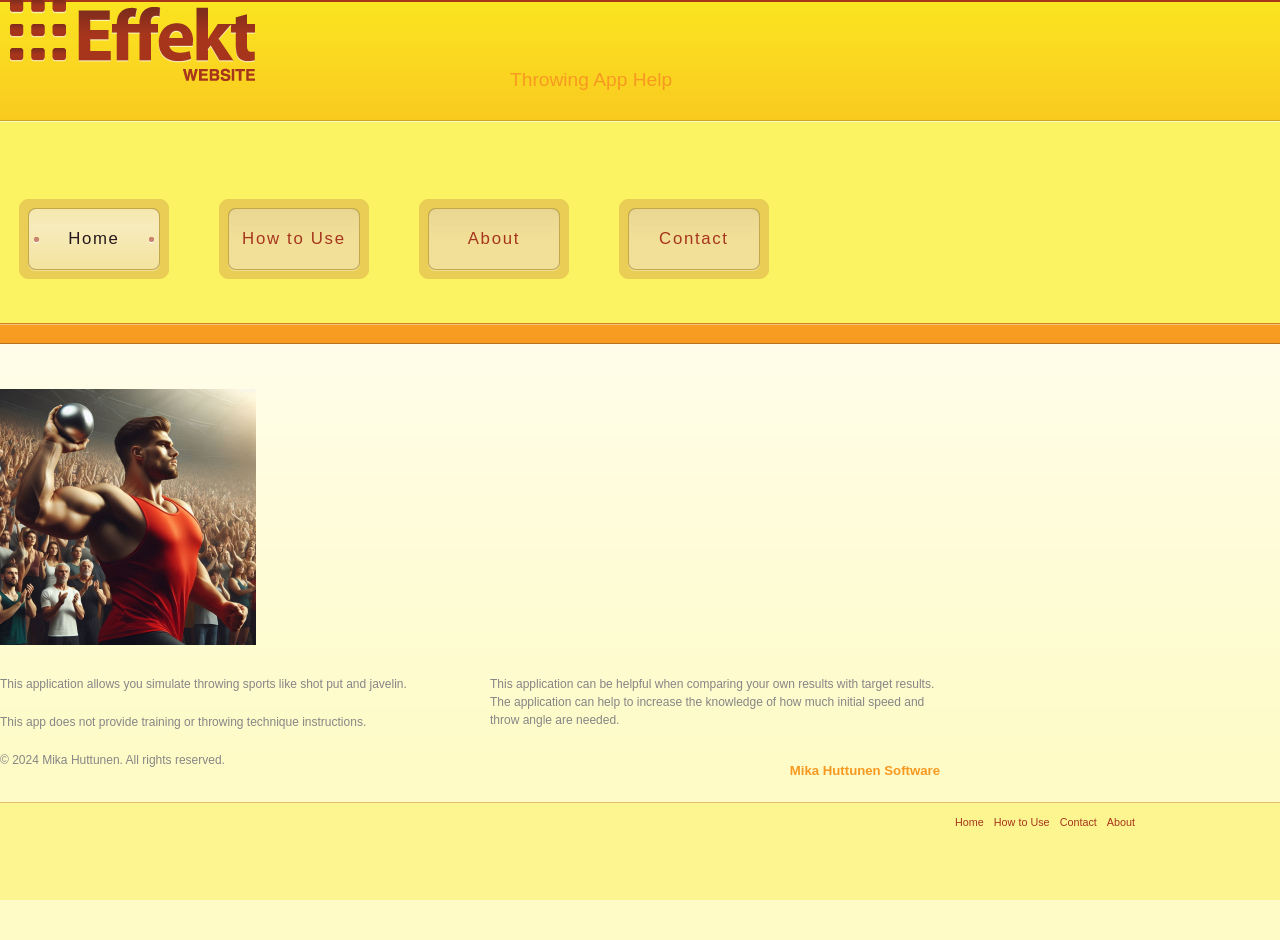
==== Help/index.html @ 58bcf457 "Add full source code, help files, data and .gitignore" ====
<!DOCTYPE html>
<html>
<head>
	<meta charset="utf-8">
    <meta name="Description" content="Effekt Theme">
    <meta name="author" content="CoffeeCup Software, Inc.">
    <meta name="Copyright" content="Copyright (c) 2011 CoffeeCup, all rights reserved.">
    <title>Effekt Theme - Home</title>
    <link rel="stylesheet" href="stylesheets/default.css" />
    <!--[if IE]>
    <script src="http://html5shim.googlecode.com/svn/trunk/html5.js"></script>
    <![endif]-->
	<style>
	body {
            margin: 0;
            padding: 0;
            min-height: 100vh;
            display: flex;
            flex-direction: column;
        }
        .content {
            flex: 1;
        }
	footer {
            position: fixed;
            bottom: 0;
            width: 100%;
            background-color: #f1f1f1;
            text-align: center;
            padding: 10px;
        }
	</style>
</head>
<body>
    <section id="mainRight" class="clear">
        <header>
            <h1><span>Throwing App Help</span></h1>
        </header>
        <nav>
            <ul style="list-style-type: disc; padding-left:5mm; display: flex;">
                <li style="display:inline"><a href="index.html" class="selected">Home</a></li>
                <li style="display:inline"><a href="services.html">How to Use</a></li>
                <li style="display:inline"><a href="about.html">About</a></li>
                <li style="display:inline"><a href="contact.html">Contact</a></li>
            </ul>
        </nav>
		<img src="images/ShotPutterInArenaDALL_E.png" width="256" height="256" alt="" border="0">
        <section class="columns clear">
            <div class="colLeft">
                <p>This application allows you simulate throwing sports 
				   like shot put and javelin.</p>
                <p>This app does not provide training or throwing technique instructions.</p>   
				<p>&copy; 2024 Mika Huttunen. All rights reserved.</p>             
            </div>
            <div class="colRight">
                <p>This application can be helpful when comparing your own results with target results. 
				   The application can help to increase the knowledge of how much initial speed and throw 
				   angle are needed.</p>   
				<p>  <h5 id="signature">Mika Huttunen Software</h5> </p>           
            </div>
			
        </section>
        <!-- end columns -->
		
       
        <footer>
            
            <ul style="list-style-type: disc; padding-left:5mm; display: flex;">
                <li style="display:inline"><a href="index.html">Home</a></li>
                <li style="display:inline"><a href="services.html">How to Use</a></li>
				<li style="display:inline"><a href="contact.html">Contact</a></li>
                <li style="display:inline"><a href="about.html">About</a></li>                
            </ul>
        </footer>
    </section>
    <!-- end mainRight -->
    <div id="logoTxt">
        <h1><span></span></h1>
        <h2><span></span></h2>
    </div>
</body>
</html>
---- Help/stylesheets/default.css ----
/* Copyright (c) 2010 CoffeeCup, All rights reserved - http://www.coffeecup.com/
----------------------------------------------------------------------------------------------------*/

/* Reset v1.0 | 20080212 - http://meyerweb.com/eric/tools/css/reset/
----------------------------------------------------------------------------------------------------*/

html, body, div, span, applet, object, iframe,
h1, h2, h3, h4, h5, h6, p, blockquote, pre,
a, abbr, acronym, address, big, cite, code,
del, dfn, em, font, img, ins, kbd, q, s, samp,
small, strike, strong, sub, sup, tt, var,
b, u, i, center,
dl, dt, dd, ol, ul, li,
fieldset, form, label, legend,
table, caption, tbody, tfoot, thead, tr, th, td {
	margin: 0;
	padding: 0;
	border: 0;
	outline: 0;
	font-size: 100%;
	vertical-align: baseline;
	background: transparent;
}

body {
	line-height: 1;
}

ol, ul {
	list-style: none;
}

blockquote, q {
	quotes: none;
}

blockquote:before, blockquote:after,
q:before, q:after {
	content: '';
	content: none;
}

/* remember to define focus styles! */
:focus {
	outline: 0;
}

/* remember to highlight inserts somehow! */
ins {
	text-decoration: none;
}

del {
	text-decoration: line-through;
}

/* tables still need 'cellspacing="0"' in the markup */
table {
	border-collapse: collapse;
	border-spacing: 0;
}

/* Reset for HTML 5 Elements
----------------------------------------------------------------------------------------------------*/

/* tells browsers that don't read html 5 tags to render like divs */
header, footer, aside, nav, article, section {
	display: block;
	margin: 0;
	padding: 0;
}

/* clears containers with floated elements, no need for extra markup! */
.clear:after {
    content: ".";
    display: block;
    height: 0;
    clear: both;
    visibility: hidden;
}

/* Type
----------------------------------------------------------------------------------------------------*/

html {
	font-size: 16px;
}

body {
	color: #333;
	font: 75%/1.5em Helvetica, Arial, sans-serif;
}

h1, h2, h3, h4, h5, h6 {
	color: #f79921;
	font: 1.9em/1em Helvetica, Arial, sans-serif;
}

h1 {

}

h2 {
	color: #a6351c;
    font-size: 2em;
	font-weight: bold;
}

h3 {
	color: #E3CF9C;
	font-size: 2em;
	font-weight: bold;
}

h4 {
	font-size: 1.35em;
    color: #B2B285;
}

h5 {
	font-size: 1.1em;
	font-weight: bold;
}

h6 {
	font-size: 1em;
	font-weight: bold;
}

p {
	color: #868686;
	font-family: Helvetica, Arial, sans-serif;
	font-size: 1em;
	line-height: 1.5em;
	text-align: left;
}

ul {
	list-style: disc;
	color: #a6351c;
	font-size: 1.0em;
	font-weight: normal;
	line-height: 1.3em;
}

ol, ol.lowerRoman, ol.upperAlpha {
	list-style: decimal;
	color: #a6351c;
	font-size: 1.0em;
	font-weight: normal;
	line-height: 1.3em;
}

ol.lowerRoman {
	list-style: lower-roman;
}

ol.upperAlpha {
	list-style: upper-alpha;
}

strong, b, .b {
	color: #6F856C !important;
	font-weight: bold;
}

a {
	color: #a6351c;
	text-decoration: none;
}

/*a:link {
	color: #a6351c;
	outline: none;
	text-decoration: none;
}

a:visited {
	color: #a6351c;
	outline: none;
	text-decoration: none;
}*/

a:hover {
	color: #c17260;
	text-decoration: underline;
}

a:active {
	color: #a6351c;
	outline: none;
	text-decoration: none;
}

a:focus {
	outline: 1px dotted;
}

.more {
	text-decoration: underline !important;
}

/* Spacing
----------------------------------------------------------------------------------------------------*/



h1, h2, h3, h4, h5, h6 {
	padding-bottom: 3px !important;
}

hr {
	border: 0 #ccc solid;
	border-top-width: 1px;
	clear: both;
	height: 0;
}

p {
	margin-right: 10px;
	padding: 5px 0;
}

blockquote {
	margin-right: 10px;
	padding: 5px 0 20px 0;
}

ul, ol {
	margin-left: 25px;
	padding-left: 0;
}

li {
	margin-bottom: 15px;
	margin-left: 15px;
}

p, dl, hr, h1, h2, h3, h4, h5, h6, ol, ul, pre, table, address, fieldset {
	margin-bottom: 10px;
}

/* Layout
----------------------------------------------------------------------------------------------------*/

html {
	background: url(../images/body_bkgd.png) repeat-x;
    background-color: #fefbc7;
	padding: 0px 0px 40px 0px;
	text-align: center;
}

body {
	background:  none;
	margin-bottom: 20px;
	width: 960px;
	margin: 0 auto;
	
	position: relative;
	border: none;
}

#logoTxt {
	background: url(../images/logo_img.png) top left no-repeat;
	position: absolute;
	top: 0px;
	left: 10px;
	width: 245px;
	height: 81px;
	border: none;
    margin-bottom: 150px;
}

#logoTxt h1, #logoTxt h2 {
	color: #fff;
	font-size: 3em;
	line-height: 1.5em;
	text-align: center;
}

#logoTxt h2 {
	color: #fff;
}

#logoTxt h1 span, #logoTxt h2 span {
	display: block;
	position: absolute;
	top: 2px;
	right: 0;
	width: 124px;
	z-index: 9;
	border: none;<img src="../../Autumn2/images/main_bkgd.png" width="260" height="10" alt="" border="0">
}

#logoTxt h2 span {
	top: 0 !important;
	z-index: 10 !important;
}

header {
	/*height: 170px;*/
	width: 100%;
	border: none;
}

header h1 {
	color: #a6351c;
	font-size: 1.6em;
	margin-top: 20px;
	text-align: left;
	border: none;
}

header h1 span {
	color: #f79921;
	display: block;
	float: right;
	padding-right: 150px;
    padding-top:30px;
	width: 300px;
	border: none;
}

#headTxt {
	color: #000 !important;
	font-size: 4em;
	line-height: 0.3em;
	text-transform: capitalize;
	width: auto !important;
}

nav ul {
	clear: left;
	list-style: none;
    font-weight: bolder;
	width: 960px;
	height: 80px;
	margin-left: 0;
	margin-top: 156px;
    margin-bottom: 110px;
	text-align: left;
	border: none;
}

nav ul li {
	display: inline;
	margin: 0 50px 0px 0px;
	border: none;
}

nav ul li a {
	color: #a6351c;
	font-size: 1.4em;
    font-weight: bolder;
    display: inline-block;
	font-weight: normal;
    text-align: center;
	letter-spacing: 0.1em;
	padding: 32px 0px 0px 0px;
	border: none;
    background: url(../images/button_reg.png) no-repeat;
    width:150px;
    height:81px;
   }

nav ul li a:hover {
	
	color: #C17260;
	text-decoration: none;
    background: url(../images/button_hov.png) no-repeat;
    
}

nav ul li a.selected {
		color: #26171d;
        background: url(../images/button_sel.png) no-repeat;
}

nav ul li a.selected:hover {
	color: #C17260;
    
}

#mainRight, #mainRight2 {
	margin-top: 20px;
	width: 960px;
	text-align: left;
}

/*#mainRight h2 {
	margin-bottom: 40px;
	border: none;
}

#mainRight2 {
	width: 300px !important;
}*/

.columns {
	margin: 20px 0;
	padding-right: 10px;
	border: none;
}

.colLeft {
	float: left;
	width: 460px;
	border: none;
}

.colRight {
	float: right;
	width: 460px;
	border: none;
}
.col1 {
	float: left;
	width: 210px;
	border: none;
    margin-bottom: 10px;
    margin-right: 30px;
}

.col2 {
	float: left;
	width: 210px;
	border: none;
    margin-right: 30px;
}

.col3 {
	float: left;
	width: 210px;
	border: none;
    margin-right: 30px;
}
.col4 {
	float: left;
	width: 210px;
	border: none;
    margin-right: 0px;
}

.float_right {
    float: right;
    display: inline-block;
    width: 630px;
	margin: 20px 0 0 0;
	padding-left: 0px;
	border: none;
}
#signature {
	margin-bottom: 5px;
    margin-right: 10px;
	text-align: right;
}

footer {
	clear: both;
	background: url(../images/foot_bkgd.png) repeat-x;
	padding-top: 10px;
    height: 78px;
	border: none;
}

footer p {
	float: left;
    margin-left: 10px;
 	font-size: 0.8em;
    color: #a6351c;
	border: none;
}

footer ul {
	float: right;
	list-style: none;
	width: 330px;
	padding-top: 3px;
	text-align: right;
    margin-right: 10px;
	border: none;
}

footer ul li {
	display: inline;
	margin: 0 5px;
	border: none;
}

footer ul li a {
	font-size: 0.9em;
}

footer ul li a:hover {
	color: #c17260;
}

#shop_button {
    width: 132px;
    height: 33px;
    background-image: url(../images/shop_button_reg.png);
    display: inline-block;
    position: relative;
    top: -75px;
    left: 85px;
    text-indent:-9999px;
    outline: 0;
 }
 
 #shop_button:hover{
    background-image: url(../images/shop_button_hov.png);

 }
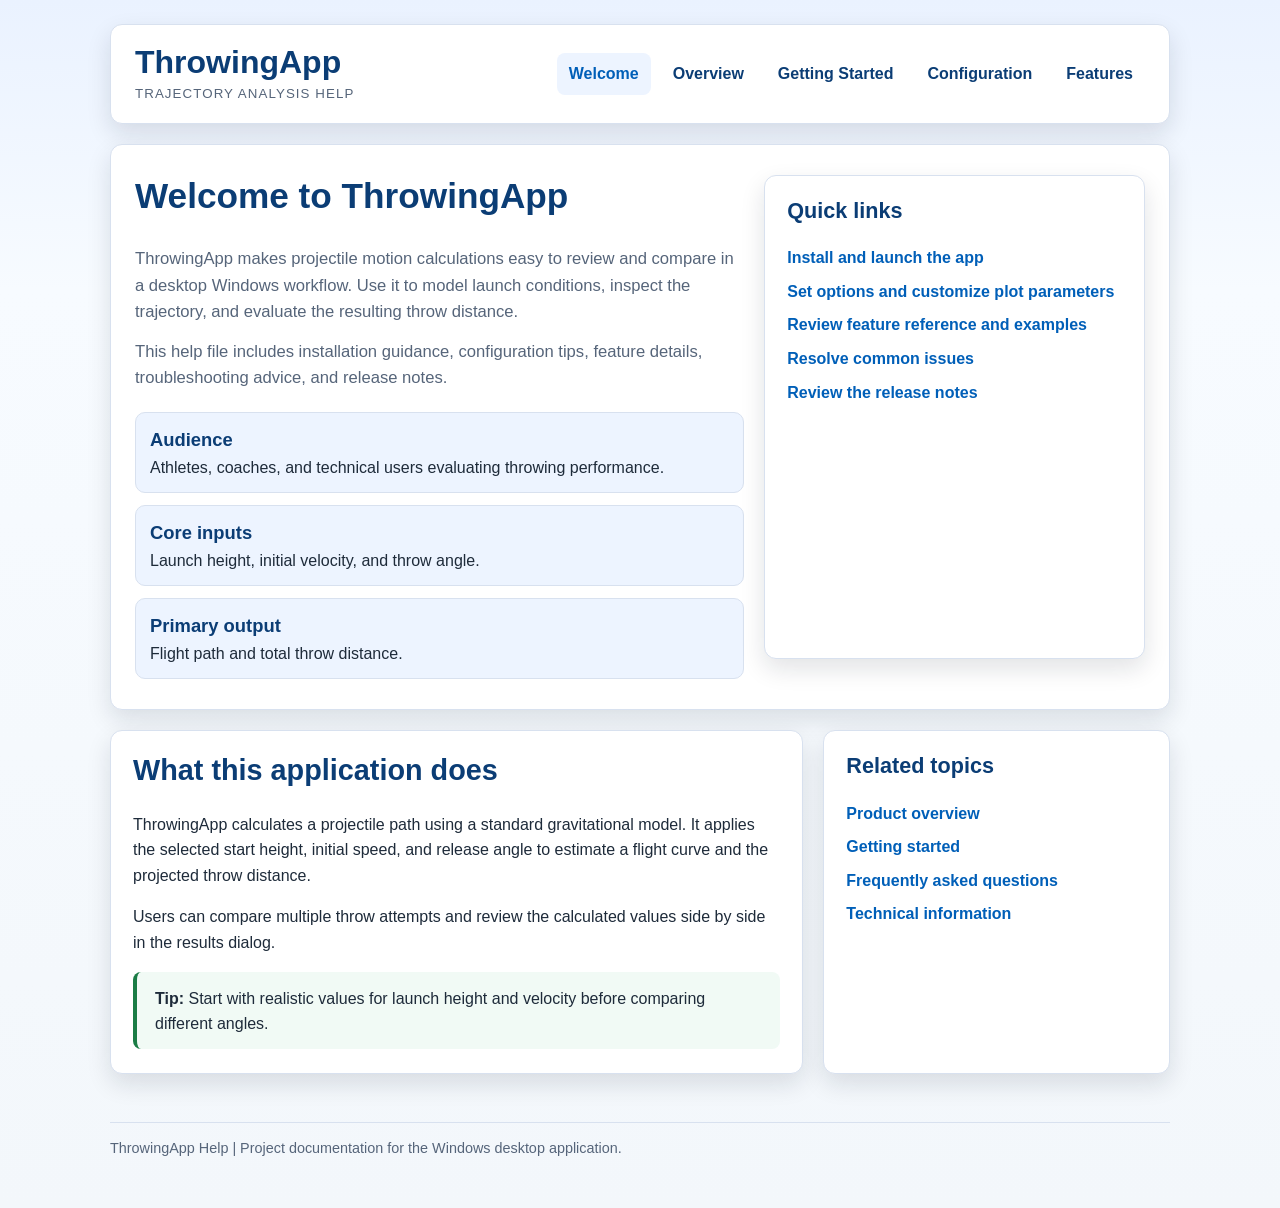
==== commit 998551e8: "fix: stabilize trajectory validation and refresh help docs Co-authored-by: Copilot <223556219+Copilo" ====
--- a/Help/index.html
+++ b/Help/index.html
@@ -1,83 +1,69 @@
+
 <!DOCTYPE html>
-<html>
+<html lang="en">
 <head>
-	<meta charset="utf-8">
-    <meta name="Description" content="Effekt Theme">
-    <meta name="author" content="CoffeeCup Software, Inc.">
-    <meta name="Copyright" content="Copyright (c) 2011 CoffeeCup, all rights reserved.">
-    <title>Effekt Theme - Home</title>
-    <link rel="stylesheet" href="stylesheets/default.css" />
-    <!--[if IE]>
-    <script src="http://html5shim.googlecode.com/svn/trunk/html5.js"></script>
-    <![endif]-->
-	<style>
-	body {
-            margin: 0;
-            padding: 0;
-            min-height: 100vh;
-            display: flex;
-            flex-direction: column;
-        }
-        .content {
-            flex: 1;
-        }
-	footer {
-            position: fixed;
-            bottom: 0;
-            width: 100%;
-            background-color: #f1f1f1;
-            text-align: center;
-            padding: 10px;
-        }
-	</style>
+  <meta charset="utf-8">
+  <meta name="viewport" content="width=device-width, initial-scale=1">
+  <title>ThrowingApp Help</title>
+  <link rel="stylesheet" href="stylesheets/default.css">
 </head>
 <body>
-    <section id="mainRight" class="clear">
-        <header>
-            <h1><span>Throwing App Help</span></h1>
-        </header>
-        <nav>
-            <ul style="list-style-type: disc; padding-left:5mm; display: flex;">
-                <li style="display:inline"><a href="index.html" class="selected">Home</a></li>
-                <li style="display:inline"><a href="services.html">How to Use</a></li>
-                <li style="display:inline"><a href="about.html">About</a></li>
-                <li style="display:inline"><a href="contact.html">Contact</a></li>
-            </ul>
-        </nav>
-		<img src="images/ShotPutterInArenaDALL_E.png" width="256" height="256" alt="" border="0">
-        <section class="columns clear">
-            <div class="colLeft">
-                <p>This application allows you simulate throwing sports 
-				   like shot put and javelin.</p>
-                <p>This app does not provide training or throwing technique instructions.</p>   
-				<p>&copy; 2024 Mika Huttunen. All rights reserved.</p>             
-            </div>
-            <div class="colRight">
-                <p>This application can be helpful when comparing your own results with target results. 
-				   The application can help to increase the knowledge of how much initial speed and throw 
-				   angle are needed.</p>   
-				<p>  <h5 id="signature">Mika Huttunen Software</h5> </p>           
-            </div>
-			
+  <div class="page">
+    <header class="topbar">
+      <div class="brand">
+        <h1>ThrowingApp</h1>
+        <small>Trajectory analysis help</small>
+      </div>
+      <nav class="topnav" aria-label="Main navigation">
+        <a class="selected" href="index.html">Welcome</a>
+        <a href="overview.html">Overview</a>
+        <a href="getting-started.html">Getting Started</a>
+        <a href="configuration.html">Configuration</a>
+        <a href="features.html">Features</a>
+      </nav>
+    </header>
+    <main>
+      <section class="hero">
+        <div>
+          <h2>Welcome to ThrowingApp</h2>
+          <p>ThrowingApp makes projectile motion calculations easy to review and compare in a desktop Windows workflow. Use it to model launch conditions, inspect the trajectory, and evaluate the resulting throw distance.</p>
+          <p>This help file includes installation guidance, configuration tips, feature details, troubleshooting advice, and release notes.</p>
+          <div class="quick-stats">
+            <div class="stat"><strong>Audience</strong> Athletes, coaches, and technical users evaluating throwing performance.</div>
+            <div class="stat"><strong>Core inputs</strong> Launch height, initial velocity, and throw angle.</div>
+            <div class="stat"><strong>Primary output</strong> Flight path and total throw distance.</div>
+          </div>
+        </div>
+        <div class="card">
+          <h3>Quick links</h3>
+          <ul class="inline-list link-list">
+            <li><a href="getting-started.html">Install and launch the app</a></li>
+            <li><a href="configuration.html">Set options and customize plot parameters</a></li>
+            <li><a href="features.html">Review feature reference and examples</a></li>
+            <li><a href="troubleshooting.html">Resolve common issues</a></li>
+            <li><a href="release-notes.html">Review the release notes</a></li>
+          </ul>
+        </div>
+      </section>
+      <div class="layout">
+        <section class="card">
+          <h2>What this application does</h2>
+          <p>ThrowingApp calculates a projectile path using a standard gravitational model. It applies the selected start height, initial speed, and release angle to estimate a flight curve and the projected throw distance.</p>
+          <p>Users can compare multiple throw attempts and review the calculated values side by side in the results dialog.</p>
+          <div class="note"><strong>Tip:</strong> Start with realistic values for launch height and velocity before comparing different angles.</div>
         </section>
-        <!-- end columns -->
-		
-       
-        <footer>
-            
-            <ul style="list-style-type: disc; padding-left:5mm; display: flex;">
-                <li style="display:inline"><a href="index.html">Home</a></li>
-                <li style="display:inline"><a href="services.html">How to Use</a></li>
-				<li style="display:inline"><a href="contact.html">Contact</a></li>
-                <li style="display:inline"><a href="about.html">About</a></li>                
-            </ul>
-        </footer>
-    </section>
-    <!-- end mainRight -->
-    <div id="logoTxt">
-        <h1><span></span></h1>
-        <h2><span></span></h2>
-    </div>
+        <aside class="card">
+          <h3>Related topics</h3>
+          <ul class="inline-list link-list">
+            <li><a href="overview.html">Product overview</a></li>
+            <li><a href="getting-started.html">Getting started</a></li>
+            <li><a href="faq.html">Frequently asked questions</a></li>
+            <li><a href="technical-info.html">Technical information</a></li>
+          </ul>
+        </aside>
+      </div>
+    </main>
+    <footer>ThrowingApp Help | Project documentation for the Windows desktop application.</footer>
+  </div>
 </body>
 </html>
-
--- a/Help/stylesheets/default.css
+++ b/Help/stylesheets/default.css
@@ -1,513 +1,137 @@
-/* Copyright (c) 2010 CoffeeCup, All rights reserved - http://www.coffeecup.com/
-----------------------------------------------------------------------------------------------------*/
 
-/* Reset v1.0 | 20080212 - http://meyerweb.com/eric/tools/css/reset/
-----------------------------------------------------------------------------------------------------*/
-
-html, body, div, span, applet, object, iframe,
-h1, h2, h3, h4, h5, h6, p, blockquote, pre,
-a, abbr, acronym, address, big, cite, code,
-del, dfn, em, font, img, ins, kbd, q, s, samp,
-small, strike, strong, sub, sup, tt, var,
-b, u, i, center,
-dl, dt, dd, ol, ul, li,
-fieldset, form, label, legend,
-table, caption, tbody, tfoot, thead, tr, th, td {
-	margin: 0;
-	padding: 0;
-	border: 0;
-	outline: 0;
-	font-size: 100%;
-	vertical-align: baseline;
-	background: transparent;
+:root {
+  --bg: #f3f7fb;
+  --panel: #ffffff;
+  --panel-alt: #edf4ff;
+  --border: #d8e1ef;
+  --text: #1e2b3a;
+  --muted: #56657a;
+  --accent: #005fb8;
+  --accent-strong: #0b3d75;
+  --warning: #c77a00;
+  --success: #1a7c45;
+  --danger: #b3261e;
+  --shadow: rgba(15, 23, 42, 0.12);
 }
 
+* { box-sizing: border-box; }
+html { scroll-behavior: smooth; }
 body {
-	line-height: 1;
+  margin: 0;
+  font-family: "Segoe UI", Tahoma, sans-serif;
+  background: linear-gradient(to bottom, #eaf2ff, #f7fbff 24%, #f3f7fb 100%);
+  color: var(--text);
+  line-height: 1.6;
 }
-
-ol, ul {
-	list-style: none;
+.page {
+  max-width: 1100px;
+  margin: 0 auto;
+  padding: 24px 20px 48px;
 }
-
-blockquote, q {
-	quotes: none;
+.topbar {
+  display: flex;
+  justify-content: space-between;
+  align-items: center;
+  gap: 16px;
+  padding: 18px 24px;
+  background: var(--panel);
+  border: 1px solid var(--border);
+  border-radius: 12px;
+  box-shadow: 0 10px 24px var(--shadow);
+  margin-bottom: 20px;
 }
-
-blockquote:before, blockquote:after,
-q:before, q:after {
-	content: '';
-	content: none;
+.brand { display: flex; flex-direction: column; gap: 2px; }
+.brand h1 { margin: 0; font-size: 2rem; color: var(--accent-strong); }
+.brand small { color: var(--muted); letter-spacing: 0.08em; text-transform: uppercase; }
+.topnav {
+  display: flex;
+  flex-wrap: wrap;
+  gap: 10px;
+  align-items: center;
+  justify-content: flex-end;
 }
-
-/* remember to define focus styles! */
-:focus {
-	outline: 0;
+.topnav a {
+  text-decoration: none;
+  color: var(--accent-strong);
+  font-weight: 600;
+  padding: 8px 12px;
+  border-radius: 8px;
+  transition: background 0.2s ease, color 0.2s ease;
 }
-
-/* remember to highlight inserts somehow! */
-ins {
-	text-decoration: none;
+.topnav a:hover, .topnav a.selected {
+  background: var(--panel-alt);
+  color: var(--accent);
 }
-
-del {
-	text-decoration: line-through;
+.hero {
+  display: grid;
+  grid-template-columns: 1.6fr 1fr;
+  gap: 20px;
+  background: var(--panel);
+  border: 1px solid var(--border);
+  border-radius: 12px;
+  box-shadow: 0 10px 24px var(--shadow);
+  padding: 30px 24px;
+  margin-bottom: 20px;
 }
-
-/* tables still need 'cellspacing="0"' in the markup */
-table {
-	border-collapse: collapse;
-	border-spacing: 0;
+.hero h2 { margin-top: 0; font-size: 2.2rem; color: var(--accent-strong); }
+.hero p { margin-top: 0; margin-bottom: 0.8rem; font-size: 1.04rem; color: var(--muted); }
+.quick-stats { display: grid; gap: 12px; margin-top: 20px; }
+.stat {
+  background: var(--panel-alt);
+  border: 1px solid var(--border);
+  border-radius: 10px;
+  padding: 12px 14px;
 }
-
-/* Reset for HTML 5 Elements
-----------------------------------------------------------------------------------------------------*/
-
-/* tells browsers that don't read html 5 tags to render like divs */
-header, footer, aside, nav, article, section {
-	display: block;
-	margin: 0;
-	padding: 0;
+.stat strong { display: block; color: var(--accent-strong); font-size: 1.15rem; }
+.layout { display: grid; grid-template-columns: minmax(0, 2fr) minmax(260px, 1fr); gap: 20px; }
+.card {
+  background: var(--panel);
+  border: 1px solid var(--border);
+  border-radius: 12px;
+  box-shadow: 0 10px 24px var(--shadow);
+  padding: 22px 22px 8px;
+  margin-bottom: 20px;
 }
-
-/* clears containers with floated elements, no need for extra markup! */
-.clear:after {
-    content: ".";
-    display: block;
-    height: 0;
-    clear: both;
-    visibility: hidden;
+h1, h2, h3, h4 { color: var(--accent-strong); margin-top: 0; line-height: 1.2; }
+h2 { font-size: 1.8rem; }
+h3 { font-size: 1.35rem; }
+p, li, td, th { color: var(--text); font-size: 1rem; }
+p { margin-bottom: 0.9rem; }
+ul, ol { margin: 0 0 1rem 1.2rem; padding-left: 0.8rem; }
+li { margin-bottom: 0.45rem; }
+.tip, .warning, .note {
+  border-left: 4px solid var(--accent);
+  margin: 1rem 0;
+  padding: 14px 16px 12px 18px;
+  border-radius: 8px;
+  background: #f8fbff;
+  color: var(--text);
 }
-
-/* Type
-----------------------------------------------------------------------------------------------------*/
-
-html {
-	font-size: 16px;
+.warning { border-left-color: var(--warning); background: #fff9ef; }
+.note { border-left-color: var(--success); background: #f1faf5; }
+.inline-list { list-style: none; padding-left: 0; margin-left: 0; }
+.inline-list li { margin: 0 0 0.5rem; }
+.link-list a { color: var(--accent); text-decoration: none; font-weight: 600; }
+.link-list a:hover { text-decoration: underline; }
+table { width: 100%; border-collapse: collapse; margin-bottom: 1rem; border: 1px solid var(--border); background: var(--panel); }
+th, td { border: 1px solid var(--border); padding: 10px 12px; text-align: left; vertical-align: top; }
+th { background: var(--panel-alt); color: var(--accent-strong); }
+code {
+  background: #f4f6fa;
+  border: 1px solid var(--border);
+  border-radius: 6px;
+  padding: 0.1rem 0.4rem;
+  font-family: Consolas, "Courier New", monospace;
 }
-
-body {
-	color: #333;
-	font: 75%/1.5em Helvetica, Arial, sans-serif;
+footer {
+  margin-top: 28px;
+  padding-top: 14px;
+  border-top: 1px solid var(--border);
+  color: var(--muted);
+  font-size: 0.9rem;
 }
-
-h1, h2, h3, h4, h5, h6 {
-	color: #f79921;
-	font: 1.9em/1em Helvetica, Arial, sans-serif;
+@media (max-width: 860px) {
+  .hero, .layout { grid-template-columns: 1fr; }
+  .topbar { flex-direction: column; align-items: flex-start; }
+  .topnav { justify-content: flex-start; }
 }
-
-h1 {
-
-}
-
-h2 {
-	color: #a6351c;
-    font-size: 2em;
-	font-weight: bold;
-}
-
-h3 {
-	color: #E3CF9C;
-	font-size: 2em;
-	font-weight: bold;
-}
-
-h4 {
-	font-size: 1.35em;
-    color: #B2B285;
-}
-
-h5 {
-	font-size: 1.1em;
-	font-weight: bold;
-}
-
-h6 {
-	font-size: 1em;
-	font-weight: bold;
-}
-
-p {
-	color: #868686;
-	font-family: Helvetica, Arial, sans-serif;
-	font-size: 1em;
-	line-height: 1.5em;
-	text-align: left;
-}
-
-ul {
-	list-style: disc;
-	color: #a6351c;
-	font-size: 1.0em;
-	font-weight: normal;
-	line-height: 1.3em;
-}
-
-ol, ol.lowerRoman, ol.upperAlpha {
-	list-style: decimal;
-	color: #a6351c;
-	font-size: 1.0em;
-	font-weight: normal;
-	line-height: 1.3em;
-}
-
-ol.lowerRoman {
-	list-style: lower-roman;
-}
-
-ol.upperAlpha {
-	list-style: upper-alpha;
-}
-
-strong, b, .b {
-	color: #6F856C !important;
-	font-weight: bold;
-}
-
-a {
-	color: #a6351c;
-	text-decoration: none;
-}
-
-/*a:link {
-	color: #a6351c;
-	outline: none;
-	text-decoration: none;
-}
-
-a:visited {
-	color: #a6351c;
-	outline: none;
-	text-decoration: none;
-}*/
-
-a:hover {
-	color: #c17260;
-	text-decoration: underline;
-}
-
-a:active {
-	color: #a6351c;
-	outline: none;
-	text-decoration: none;
-}
-
-a:focus {
-	outline: 1px dotted;
-}
-
-.more {
-	text-decoration: underline !important;
-}
-
-/* Spacing
-----------------------------------------------------------------------------------------------------*/
-
-
-
-h1, h2, h3, h4, h5, h6 {
-	padding-bottom: 3px !important;
-}
-
-hr {
-	border: 0 #ccc solid;
-	border-top-width: 1px;
-	clear: both;
-	height: 0;
-}
-
-p {
-	margin-right: 10px;
-	padding: 5px 0;
-}
-
-blockquote {
-	margin-right: 10px;
-	padding: 5px 0 20px 0;
-}
-
-ul, ol {
-	margin-left: 25px;
-	padding-left: 0;
-}
-
-li {
-	margin-bottom: 15px;
-	margin-left: 15px;
-}
-
-p, dl, hr, h1, h2, h3, h4, h5, h6, ol, ul, pre, table, address, fieldset {
-	margin-bottom: 10px;
-}
-
-/* Layout
-----------------------------------------------------------------------------------------------------*/
-
-html {
-	background: url(../images/body_bkgd.png) repeat-x;
-    background-color: #fefbc7;
-	padding: 0px 0px 40px 0px;
-	text-align: center;
-}
-
-body {
-	background:  none;
-	margin-bottom: 20px;
-	width: 960px;
-	margin: 0 auto;
-	
-	position: relative;
-	border: none;
-}
-
-#logoTxt {
-	background: url(../images/logo_img.png) top left no-repeat;
-	position: absolute;
-	top: 0px;
-	left: 10px;
-	width: 245px;
-	height: 81px;
-	border: none;
-    margin-bottom: 150px;
-}
-
-#logoTxt h1, #logoTxt h2 {
-	color: #fff;
-	font-size: 3em;
-	line-height: 1.5em;
-	text-align: center;
-}
-
-#logoTxt h2 {
-	color: #fff;
-}
-
-#logoTxt h1 span, #logoTxt h2 span {
-	display: block;
-	position: absolute;
-	top: 2px;
-	right: 0;
-	width: 124px;
-	z-index: 9;
-	border: none;<img src="../../Autumn2/images/main_bkgd.png" width="260" height="10" alt="" border="0">
-}
-
-#logoTxt h2 span {
-	top: 0 !important;
-	z-index: 10 !important;
-}
-
-header {
-	/*height: 170px;*/
-	width: 100%;
-	border: none;
-}
-
-header h1 {
-	color: #a6351c;
-	font-size: 1.6em;
-	margin-top: 20px;
-	text-align: left;
-	border: none;
-}
-
-header h1 span {
-	color: #f79921;
-	display: block;
-	float: right;
-	padding-right: 150px;
-    padding-top:30px;
-	width: 300px;
-	border: none;
-}
-
-#headTxt {
-	color: #000 !important;
-	font-size: 4em;
-	line-height: 0.3em;
-	text-transform: capitalize;
-	width: auto !important;
-}
-
-nav ul {
-	clear: left;
-	list-style: none;
-    font-weight: bolder;
-	width: 960px;
-	height: 80px;
-	margin-left: 0;
-	margin-top: 156px;
-    margin-bottom: 110px;
-	text-align: left;
-	border: none;
-}
-
-nav ul li {
-	display: inline;
-	margin: 0 50px 0px 0px;
-	border: none;
-}
-
-nav ul li a {
-	color: #a6351c;
-	font-size: 1.4em;
-    font-weight: bolder;
-    display: inline-block;
-	font-weight: normal;
-    text-align: center;
-	letter-spacing: 0.1em;
-	padding: 32px 0px 0px 0px;
-	border: none;
-    background: url(../images/button_reg.png) no-repeat;
-    width:150px;
-    height:81px;
-   }
-
-nav ul li a:hover {
-	
-	color: #C17260;
-	text-decoration: none;
-    background: url(../images/button_hov.png) no-repeat;
-    
-}
-
-nav ul li a.selected {
-		color: #26171d;
-        background: url(../images/button_sel.png) no-repeat;
-}
-
-nav ul li a.selected:hover {
-	color: #C17260;
-    
-}
-
-#mainRight, #mainRight2 {
-	margin-top: 20px;
-	width: 960px;
-	text-align: left;
-}
-
-/*#mainRight h2 {
-	margin-bottom: 40px;
-	border: none;
-}
-
-#mainRight2 {
-	width: 300px !important;
-}*/
-
-.columns {
-	margin: 20px 0;
-	padding-right: 10px;
-	border: none;
-}
-
-.colLeft {
-	float: left;
-	width: 460px;
-	border: none;
-}
-
-.colRight {
-	float: right;
-	width: 460px;
-	border: none;
-}
-.col1 {
-	float: left;
-	width: 210px;
-	border: none;
-    margin-bottom: 10px;
-    margin-right: 30px;
-}
-
-.col2 {
-	float: left;
-	width: 210px;
-	border: none;
-    margin-right: 30px;
-}
-
-.col3 {
-	float: left;
-	width: 210px;
-	border: none;
-    margin-right: 30px;
-}
-.col4 {
-	float: left;
-	width: 210px;
-	border: none;
-    margin-right: 0px;
-}
-
-.float_right {
-    float: right;
-    display: inline-block;
-    width: 630px;
-	margin: 20px 0 0 0;
-	padding-left: 0px;
-	border: none;
-}
-#signature {
-	margin-bottom: 5px;
-    margin-right: 10px;
-	text-align: right;
-}
-
-footer {
-	clear: both;
-	background: url(../images/foot_bkgd.png) repeat-x;
-	padding-top: 10px;
-    height: 78px;
-	border: none;
-}
-
-footer p {
-	float: left;
-    margin-left: 10px;
- 	font-size: 0.8em;
-    color: #a6351c;
-	border: none;
-}
-
-footer ul {
-	float: right;
-	list-style: none;
-	width: 330px;
-	padding-top: 3px;
-	text-align: right;
-    margin-right: 10px;
-	border: none;
-}
-
-footer ul li {
-	display: inline;
-	margin: 0 5px;
-	border: none;
-}
-
-footer ul li a {
-	font-size: 0.9em;
-}
-
-footer ul li a:hover {
-	color: #c17260;
-}
-
-#shop_button {
-    width: 132px;
-    height: 33px;
-    background-image: url(../images/shop_button_reg.png);
-    display: inline-block;
-    position: relative;
-    top: -75px;
-    left: 85px;
-    text-indent:-9999px;
-    outline: 0;
- }
- 
- #shop_button:hover{
-    background-image: url(../images/shop_button_hov.png);
-
- }
